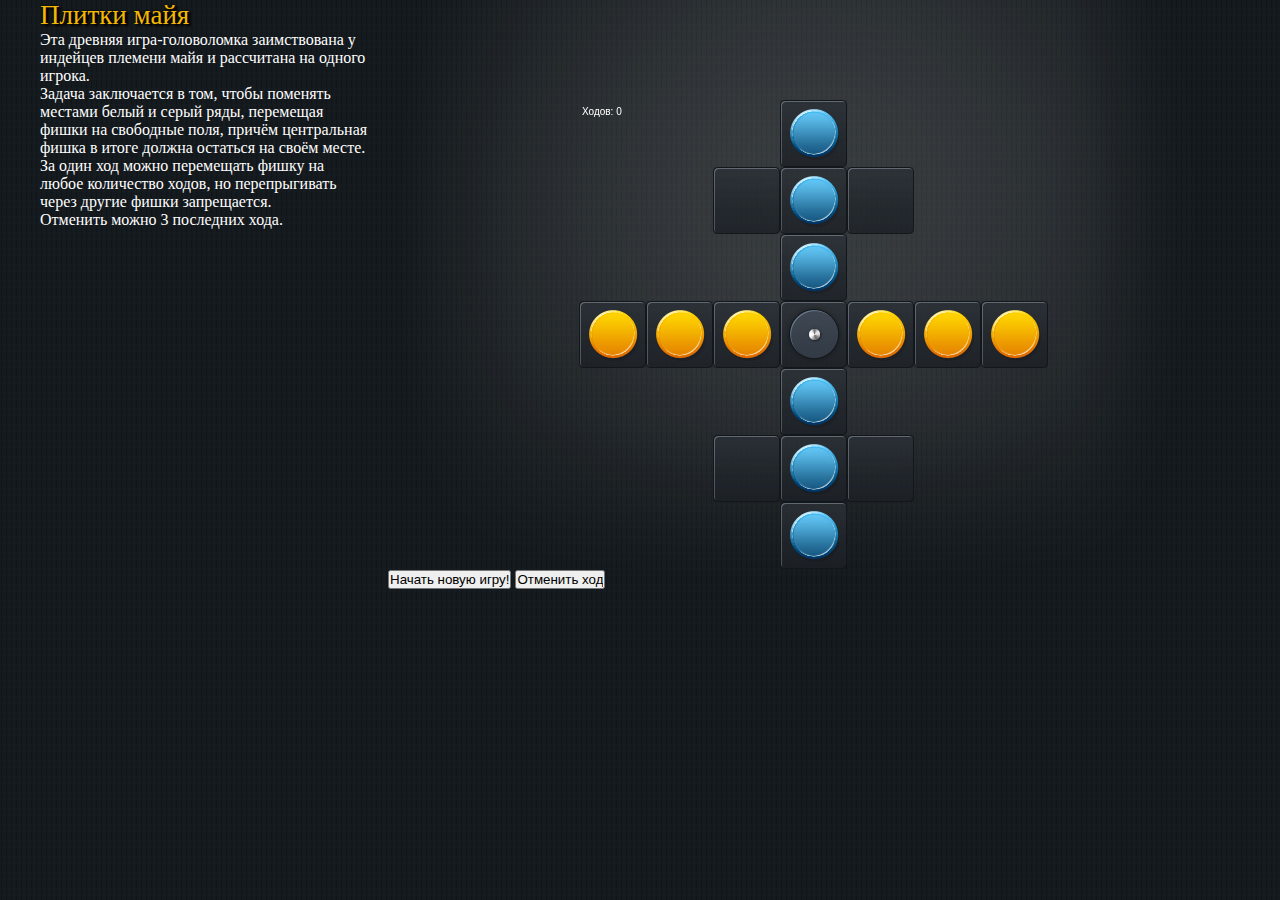
==== app.html @ 4e62686d "Markup stub......." ====
<!DOCTYPE html>
<html>
<head>
<meta charset="UTF-8">
<title>Плитки майя</title>
<style type="text/css">
* {
	margin: 0;
	padding: 0;
}

body {
	background: url(img/background.jpg);
	margin: 0;
	padding: 0;
}

#wrapper {
	background: url(img/background_game.png) center top;
	margin: 0 auto;
	width: 852px;
	height: 598px;
}

#game {
	padding-top: 100px;
}

#support {
	background: #fee;
	border: 1px solid red;
	color: red;
	display: none;
	padding: 10px;
}

canvas {
	display: block;
	margin: 0 auto;
}

h1 {
	color: #f5b800;
	font-size: 27px;
	font-family: Georgia;
	font-weight: normal;
	text-shadow: 3px 2px 2px #000000, 0 0 3px #000000;
}

p {
	color: white;
}

.column_wrapper {
	margin: 0 auto;
	width: 1200px;
}

.column_left {
	float: left;
	width: 330px;
}

.column_right {
	float: right;
}
</style>
<script type="text/javascript" src="app.js"></script>
<script type="text/javascript">
window.onload = function() {
	try {
		// Раскомментировать следующую строку для отладки сообщения об ошибке
		// throw new Error();

		canvas = document.createElement('canvas');
		canvas.setAttribute('width', GAME_AREA_WIDTH);
		canvas.setAttribute('height', GAME_AREA_HEIGHT);

		document.getElementById('game').appendChild(canvas);

		context = canvas.getContext('2d');

		canvas.addEventListener("click", onClick, false);

		startGame();
	} catch (e) {
		typeof console != 'undefined' && console.warn(e);

		var support = document.getElementById('support');
		support.innerHTML = 'Ваш браузер не умеет такие игры =(';
		support.style.display = 'block';
	}
}
</script>
</head>
<body>
	<div id="support"></div>

	<div class="column_wrapper">
		<div class="column_left">
			<h1>Плитки майя</h1>

			<p>Эта древняя игра-головоломка заимствована у индейцев племени майя и рассчитана на одного игрока.</p>
			<p>
				Задача заключается в том, чтобы поменять местами белый и серый ряды, перемещая фишки на свободные поля,
				причём центральная фишка в итоге должна остаться на своём месте.
			</p>
			<p>
				За один ход можно перемещать фишку на любое количество ходов,
				но перепрыгивать через другие фишки запрещается.
			</p>
			<p>Отменить можно 3 последних хода.</p>

		</div>
		<div class="column_right">
			<div id="wrapper">
				<div id="game"></div>

				<input
					id="start_new_game"
					type="button"
					value="Начать новую игру!"
					onclick="startGame()"
				>

				<input
					id="undo"
					type="button"
					value="Отменить ход"
					onclick="undo()"
				>
			</div>
		</div>
	</div>
	<div style="clear: both;"></div>
</body>
</html>
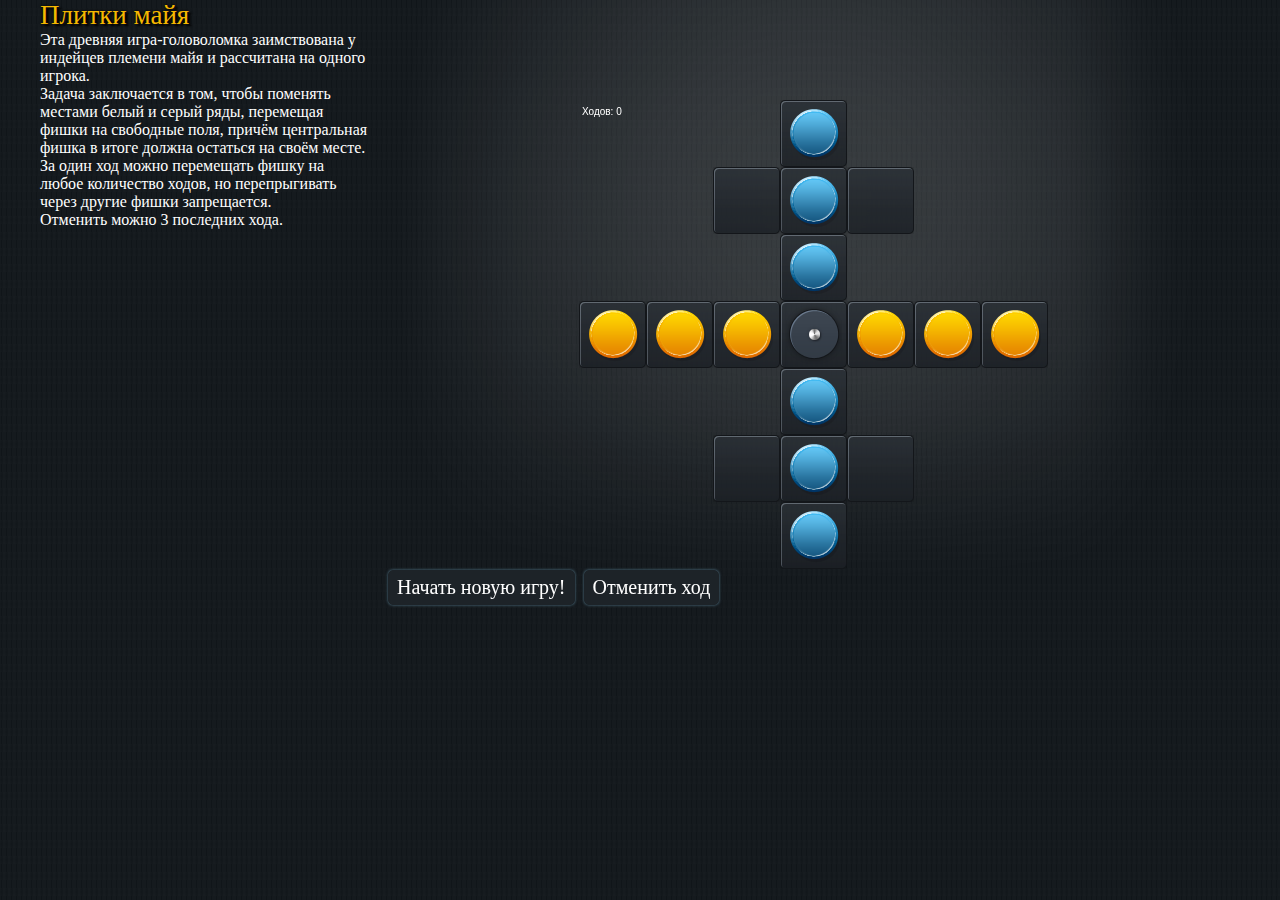
==== commit d3ebfec5: "Next bit of markup..." ====
--- a/app.html
+++ b/app.html
@@ -63,6 +63,23 @@
 
 .column_right {
 	float: right;
+}
+
+input[type=button] {
+	border-radius: 5px;
+	box-shadow: 0 0 3px #557a8d;
+	padding: 5px 8px;
+	font-family: Georgia;
+	font-size: 20px;
+	background: #1d2328;
+	border:1px solid #1d2328;
+	color:#ffffff;
+	cursor: pointer;
+	margin-right:5px;
+}
+
+input[type=button]:active {
+	background: #13171b;
 }
 </style>
 <script type="text/javascript" src="app.js"></script>
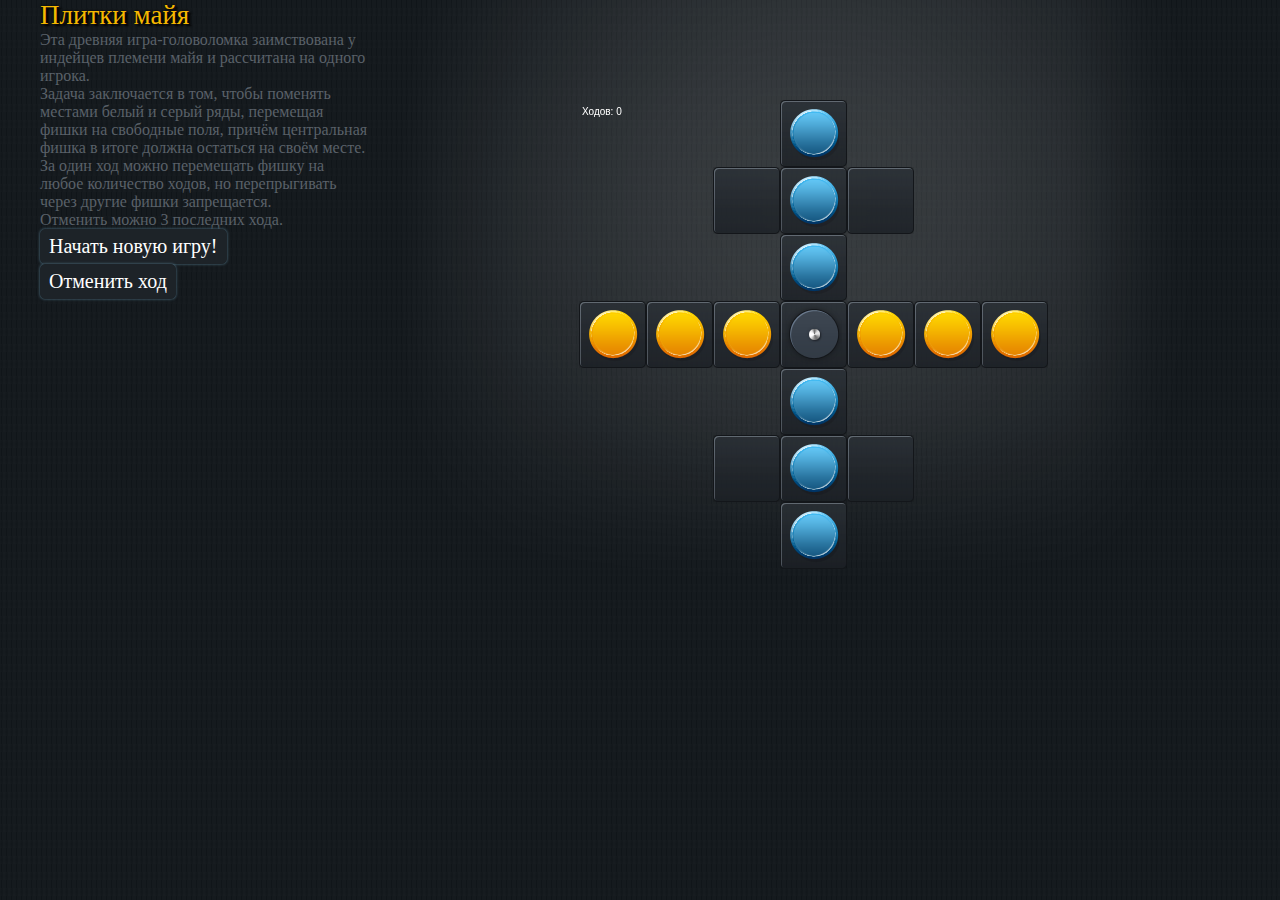
==== commit 579647be: "And next bit of markup....." ====
--- a/app.html
+++ b/app.html
@@ -47,8 +47,9 @@
 	text-shadow: 3px 2px 2px #000000, 0 0 3px #000000;
 }
 
-p {
-	color: white;
+.column_left p {
+	color: #5a6169;
+	font-family: Segoe UI;
 }
 
 .column_wrapper {
@@ -128,24 +129,23 @@
 			</p>
 			<p>Отменить можно 3 последних хода.</p>
 
+			<input
+				id="start_new_game"
+				type="button"
+				value="Начать новую игру!"
+				onclick="startGame()"
+			>
+
+			<input
+				id="undo"
+				type="button"
+				value="Отменить ход"
+				onclick="undo()"
+			>
 		</div>
 		<div class="column_right">
 			<div id="wrapper">
 				<div id="game"></div>
-
-				<input
-					id="start_new_game"
-					type="button"
-					value="Начать новую игру!"
-					onclick="startGame()"
-				>
-
-				<input
-					id="undo"
-					type="button"
-					value="Отменить ход"
-					onclick="undo()"
-				>
 			</div>
 		</div>
 	</div>
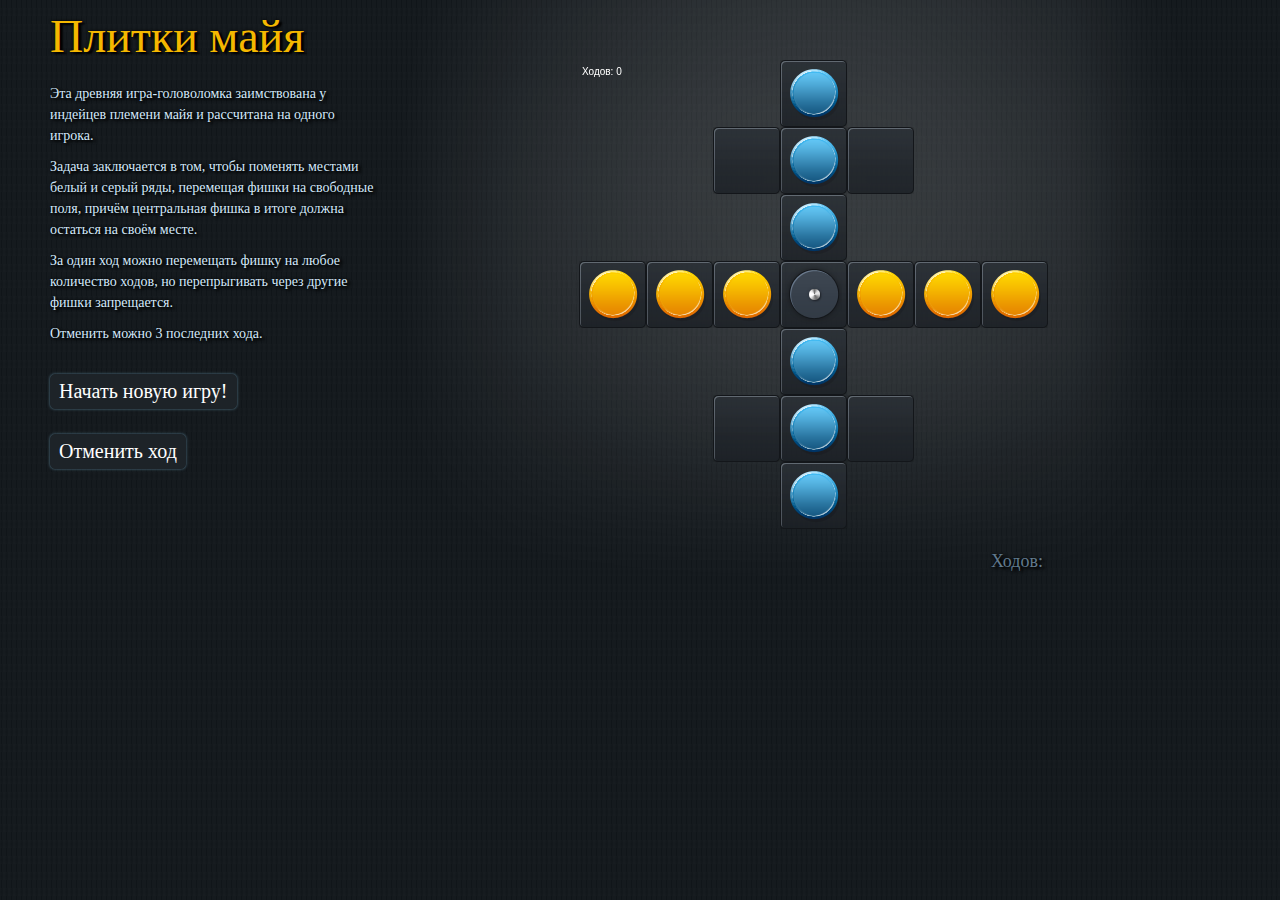
==== commit 01115cb9: "Final markup!" ====
--- a/app.html
+++ b/app.html
@@ -23,7 +23,7 @@
 }
 
 #game {
-	padding-top: 100px;
+	padding-top: 60px;
 }
 
 #support {
@@ -41,15 +41,35 @@
 
 h1 {
 	color: #f5b800;
-	font-size: 27px;
+	font-size: 46px;
 	font-family: Georgia;
 	font-weight: normal;
 	text-shadow: 3px 2px 2px #000000, 0 0 3px #000000;
+	margin-bottom:20px;
+	padding-top:10px;
+}
+
+.step {
+	font-size: 18px;
+	color:#617a8e;
+	font-family: Georgia;
+	text-shadow: 3px 2px 3px #000000, 0 0 3px #000000;
+	width: 655px;
+	text-align: right;
+}
+
+.step span {
+	color: #4FA8D8;
+	font-size: 40px;
 }
 
 .column_left p {
-	color: #5a6169;
+	color: #d4e9fb;
 	font-family: Segoe UI;
+	font-size: 14px;
+	line-height: 150%;
+	margin-bottom:10px;
+	text-shadow: 3px 2px 3px #000000, 0 0 3px #000000;
 }
 
 .column_wrapper {
@@ -60,6 +80,7 @@
 .column_left {
 	float: left;
 	width: 330px;
+	padding-left: 10px;
 }
 
 .column_right {
@@ -73,10 +94,10 @@
 	font-family: Georgia;
 	font-size: 20px;
 	background: #1d2328;
-	border:1px solid #1d2328;
-	color:#ffffff;
+	border: 1px solid #1d2328;
+	color: #ffffff;
 	cursor: pointer;
-	margin-right:5px;
+	margin: 20px 5px 5px 0;
 }
 
 input[type=button]:active {
@@ -146,6 +167,7 @@
 		<div class="column_right">
 			<div id="wrapper">
 				<div id="game"></div>
+				<div class="step">Ходов: <span id="motion_counter_value"></span></div>
 			</div>
 		</div>
 	</div>
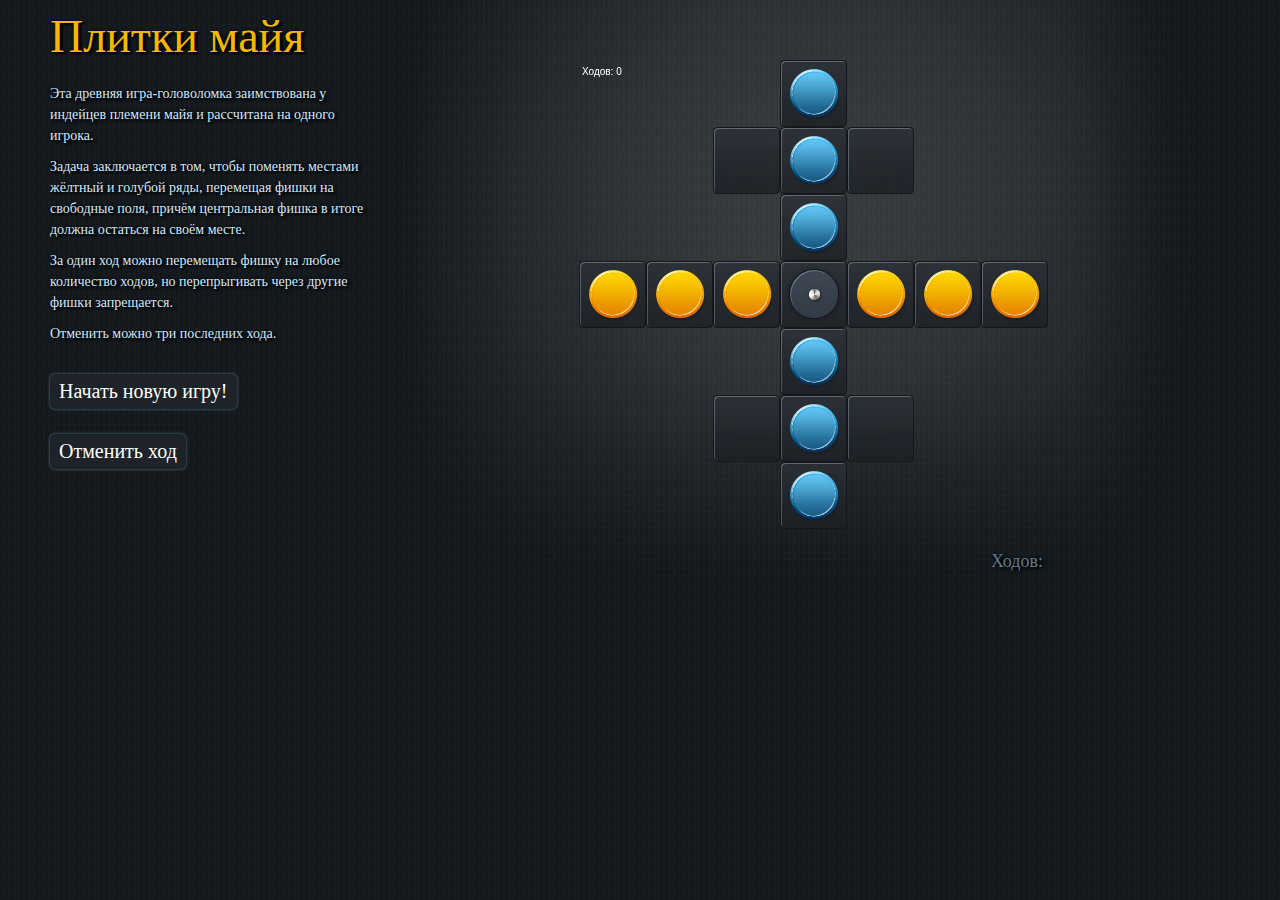
==== commit 4ca64a05: "Error message output..." ====
--- a/app.html
+++ b/app.html
@@ -27,11 +27,15 @@
 }
 
 #support {
-	background: #fee;
-	border: 1px solid red;
 	color: red;
+	font-size: 46px;
+	font-family: Georgia;
+	text-shadow: 3px 2px 2px #000000, 0 0 3px #000000;
 	display: none;
-	padding: 10px;
+	margin: 0 auto;
+	margin-top: 150px;
+	text-align: center;
+	width: 1000px;
 }
 
 canvas {
@@ -125,8 +129,10 @@
 	} catch (e) {
 		typeof console != 'undefined' && console.warn(e);
 
+		document.getElementById('game_wrapper').style.display = 'none';
+
 		var support = document.getElementById('support');
-		support.innerHTML = 'Ваш браузер не умеет такие игры =(';
+		support.innerHTML = 'Ваш браузер не умеет такие игры =[';
 		support.style.display = 'block';
 	}
 }
@@ -135,42 +141,45 @@
 <body>
 	<div id="support"></div>
 
-	<div class="column_wrapper">
-		<div class="column_left">
-			<h1>Плитки майя</h1>
+	<div id="game_wrapper">
+		<div class="column_wrapper">
+			<div class="column_left">
+				<h1>Плитки майя</h1>
 
-			<p>Эта древняя игра-головоломка заимствована у индейцев племени майя и рассчитана на одного игрока.</p>
-			<p>
-				Задача заключается в том, чтобы поменять местами белый и серый ряды, перемещая фишки на свободные поля,
-				причём центральная фишка в итоге должна остаться на своём месте.
-			</p>
-			<p>
-				За один ход можно перемещать фишку на любое количество ходов,
-				но перепрыгивать через другие фишки запрещается.
-			</p>
-			<p>Отменить можно 3 последних хода.</p>
+				<p>Эта древняя игра-головоломка заимствована у индейцев племени майя и рассчитана на одного игрока.</p>
+				<p>
+					Задача заключается в том, чтобы поменять местами жёлтный и голубой ряды,
+					перемещая фишки на свободные поля,
+					причём центральная фишка в итоге должна остаться на своём месте.
+				</p>
+				<p>
+					За один ход можно перемещать фишку на любое количество ходов,
+					но перепрыгивать через другие фишки запрещается.
+				</p>
+				<p>Отменить можно три последних хода.</p>
 
-			<input
-				id="start_new_game"
-				type="button"
-				value="Начать новую игру!"
-				onclick="startGame()"
-			>
+				<input
+					id="start_new_game"
+					type="button"
+					value="Начать новую игру!"
+					onclick="startGame()"
+				>
 
-			<input
-				id="undo"
-				type="button"
-				value="Отменить ход"
-				onclick="undo()"
-			>
-		</div>
-		<div class="column_right">
-			<div id="wrapper">
-				<div id="game"></div>
-				<div class="step">Ходов: <span id="motion_counter_value"></span></div>
+				<input
+					id="undo"
+					type="button"
+					value="Отменить ход"
+					onclick="undo()"
+				>
+			</div>
+			<div class="column_right">
+				<div id="wrapper">
+					<div id="game"></div>
+					<div class="step">Ходов: <span id="motion_counter_value"></span></div>
+				</div>
 			</div>
 		</div>
+		<div style="clear: both;"></div>
 	</div>
-	<div style="clear: both;"></div>
 </body>
 </html>
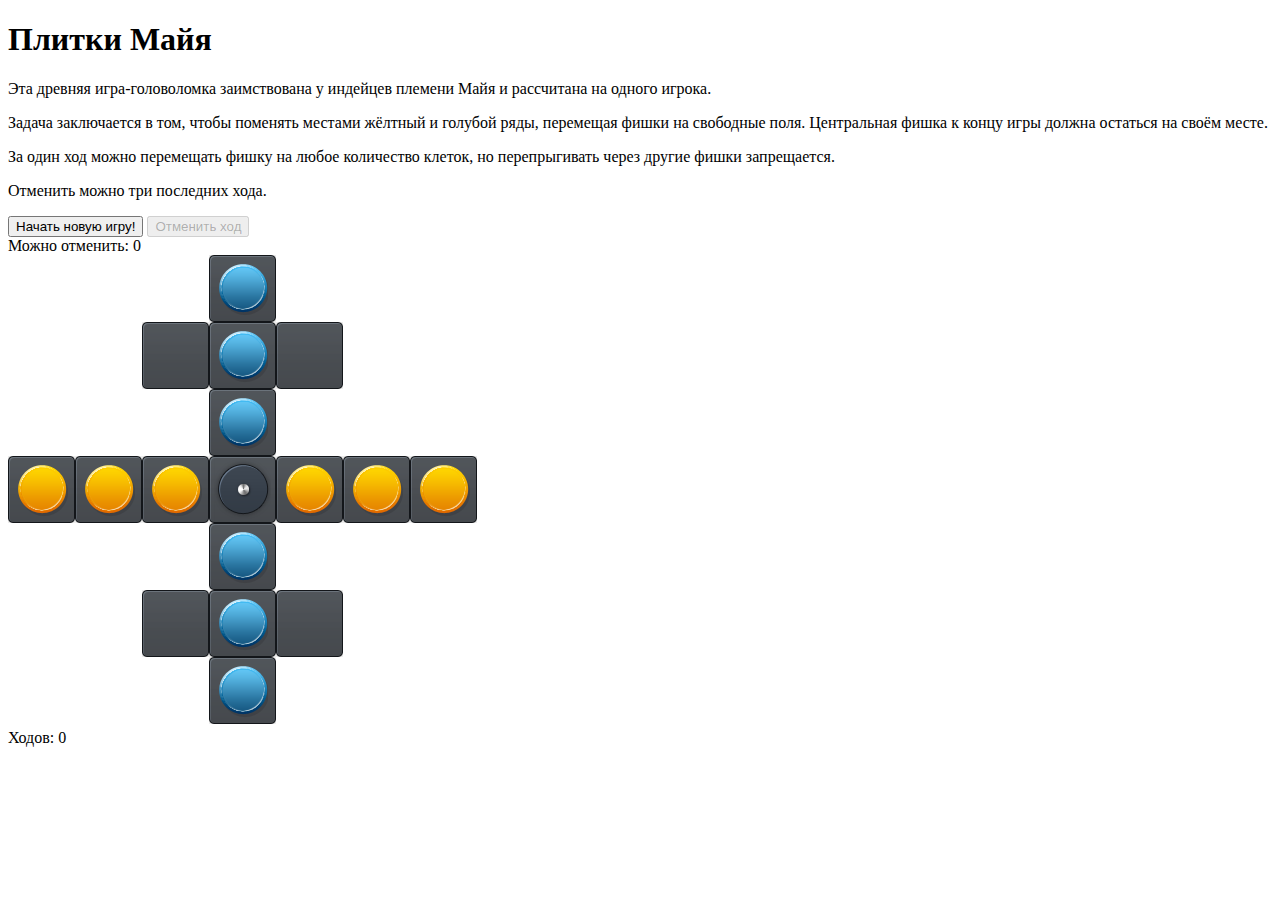
==== commit 57deed0a: "#2" ====
--- a/app.html
+++ b/app.html
@@ -1,113 +1,10 @@
 <!DOCTYPE html>
 <html>
 <head>
-<meta charset="UTF-8">
-<title>Плитки майя</title>
-<style type="text/css">
-* {
-	margin: 0;
-	padding: 0;
-}
-
-body {
-	background: url(img/background.jpg);
-	margin: 0;
-	padding: 0;
-}
-
-#wrapper {
-	background: url(img/background_game.png) center top;
-	margin: 0 auto;
-	width: 852px;
-	height: 598px;
-}
-
-#game {
-	padding-top: 60px;
-}
-
-#support {
-	color: red;
-	font-size: 46px;
-	font-family: Georgia;
-	text-shadow: 3px 2px 2px #000000, 0 0 3px #000000;
-	display: none;
-	margin: 0 auto;
-	margin-top: 150px;
-	text-align: center;
-	width: 1000px;
-}
-
-canvas {
-	display: block;
-	margin: 0 auto;
-}
-
-h1 {
-	color: #f5b800;
-	font-size: 46px;
-	font-family: Georgia;
-	font-weight: normal;
-	text-shadow: 3px 2px 2px #000000, 0 0 3px #000000;
-	margin-bottom:20px;
-	padding-top:10px;
-}
-
-.step {
-	font-size: 18px;
-	color:#617a8e;
-	font-family: Georgia;
-	text-shadow: 3px 2px 3px #000000, 0 0 3px #000000;
-	width: 655px;
-	text-align: right;
-}
-
-.step span {
-	color: #4FA8D8;
-	font-size: 40px;
-}
-
-.column_left p {
-	color: #d4e9fb;
-	font-family: Segoe UI;
-	font-size: 14px;
-	line-height: 150%;
-	margin-bottom:10px;
-	text-shadow: 3px 2px 3px #000000, 0 0 3px #000000;
-}
-
-.column_wrapper {
-	margin: 0 auto;
-	width: 1200px;
-}
-
-.column_left {
-	float: left;
-	width: 330px;
-	padding-left: 10px;
-}
-
-.column_right {
-	float: right;
-}
-
-input[type=button] {
-	border-radius: 5px;
-	box-shadow: 0 0 3px #557a8d;
-	padding: 5px 8px;
-	font-family: Georgia;
-	font-size: 20px;
-	background: #1d2328;
-	border: 1px solid #1d2328;
-	color: #ffffff;
-	cursor: pointer;
-	margin: 20px 5px 5px 0;
-}
-
-input[type=button]:active {
-	background: #13171b;
-}
-</style>
+<meta charset="UTF-8" />
+<title>Плитки Майя</title>
+<link rel="icon" href="img/favicon.ico" />
+<link rel="stylesheet" href="app.css" />
 <script type="text/javascript" src="app.js"></script>
 <script type="text/javascript">
 window.onload = function() {
@@ -123,7 +20,8 @@
 
 		context = canvas.getContext('2d');
 
-		canvas.addEventListener("click", onClick, false);
+		// Что бы страничка не прыгала для IE, в котором канвы нету...
+		document.getElementById('game_wrapper').style.display = 'block';
 
 		startGame();
 	} catch (e) {
@@ -144,19 +42,15 @@
 	<div id="game_wrapper">
 		<div class="column_wrapper">
 			<div class="column_left">
-				<h1>Плитки майя</h1>
+				<h1>Плитки Майя</h1>
 
-				<p>Эта древняя игра-головоломка заимствована у индейцев племени майя и рассчитана на одного игрока.</p>
-				<p>
-					Задача заключается в том, чтобы поменять местами жёлтный и голубой ряды,
-					перемещая фишки на свободные поля,
-					причём центральная фишка в итоге должна остаться на своём месте.
-				</p>
-				<p>
-					За один ход можно перемещать фишку на любое количество ходов,
-					но перепрыгивать через другие фишки запрещается.
-				</p>
-				<p>Отменить можно три последних хода.</p>
+				<p>Эта древняя игра-головоломка заимствована у&nbsp;индейцев племени Майя и&nbsp;рассчитана на&nbsp;одного игрока.</p>
+<p>Задача заключается в&nbsp;том, чтобы поменять местами жёлтный и&nbsp;голубой ряды, перемещая фишки на&nbsp;свободные поля.
+Центральная фишка к&nbsp;концу игры должна остаться на&nbsp;своём месте.
+</p>
+<p>За&nbsp;один ход можно перемещать фишку на&nbsp;любое количество клеток,
+но&nbsp;перепрыгивать через другие фишки запрещается.</p>
+<p>Отменить можно три последних хода.</p>
 
 				<input
 					id="start_new_game"
@@ -170,7 +64,9 @@
 					type="button"
 					value="Отменить ход"
 					onclick="undo()"
+					disabled="disabled"
 				>
+				<div class="step undo_count">Можно отменить: <span id="undo_count">0</span></div>
 			</div>
 			<div class="column_right">
 				<div id="wrapper">
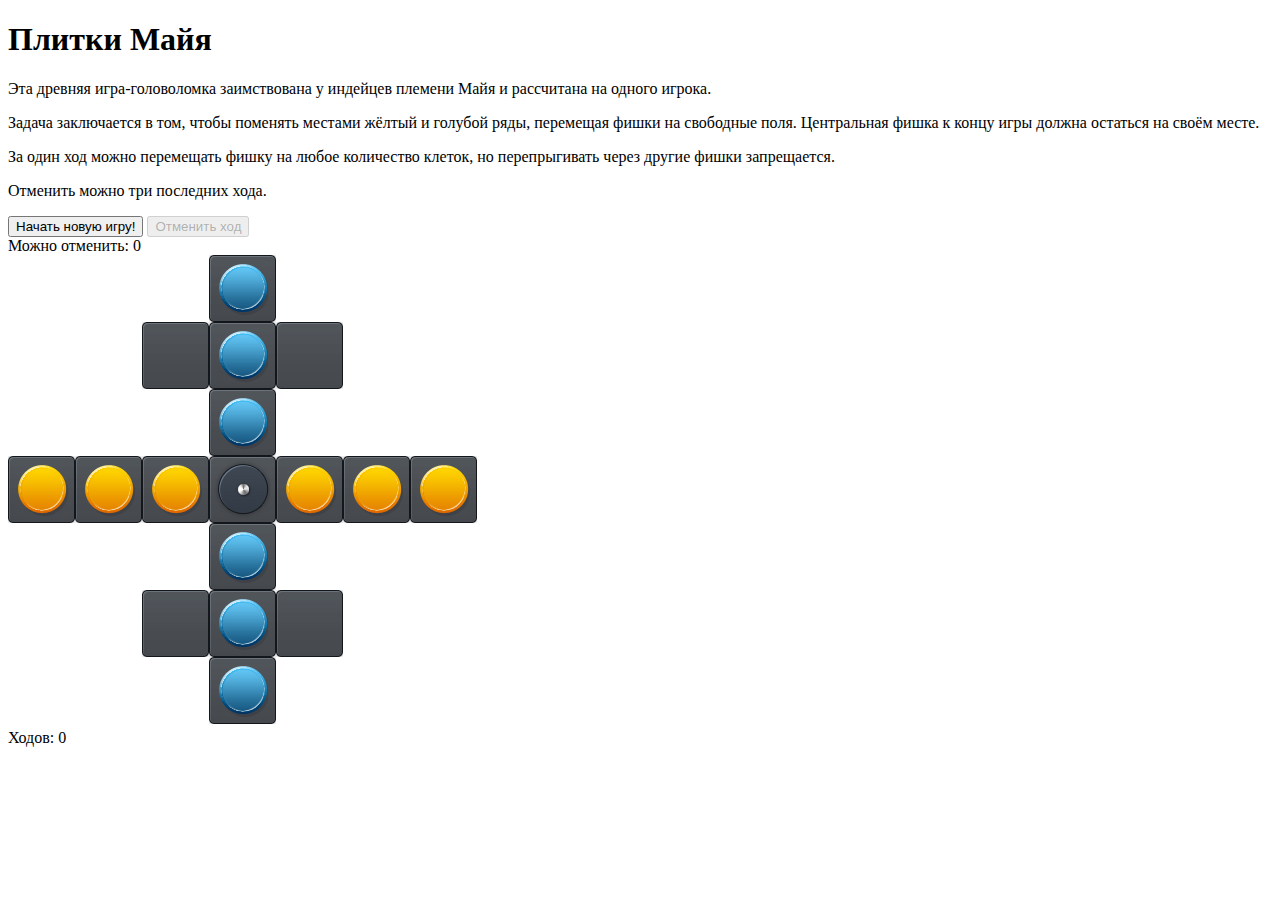
==== commit 7b08d606: "Orpho." ====
--- a/app.html
+++ b/app.html
@@ -45,12 +45,15 @@
 				<h1>Плитки Майя</h1>
 
 				<p>Эта древняя игра-головоломка заимствована у&nbsp;индейцев племени Майя и&nbsp;рассчитана на&nbsp;одного игрока.</p>
-<p>Задача заключается в&nbsp;том, чтобы поменять местами жёлтный и&nbsp;голубой ряды, перемещая фишки на&nbsp;свободные поля.
-Центральная фишка к&nbsp;концу игры должна остаться на&nbsp;своём месте.
-</p>
-<p>За&nbsp;один ход можно перемещать фишку на&nbsp;любое количество клеток,
-но&nbsp;перепрыгивать через другие фишки запрещается.</p>
-<p>Отменить можно три последних хода.</p>
+				<p>
+					Задача заключается в&nbsp;том, чтобы поменять местами жёлтый и&nbsp;голубой ряды, перемещая фишки на&nbsp;свободные поля.
+					Центральная фишка к&nbsp;концу игры должна остаться на&nbsp;своём месте.
+				</p>
+				<p>
+					За&nbsp;один ход можно перемещать фишку на&nbsp;любое количество клеток,
+					но&nbsp;перепрыгивать через другие фишки запрещается.
+				</p>
+				<p>Отменить можно три последних хода.</p>
 
 				<input
 					id="start_new_game"
